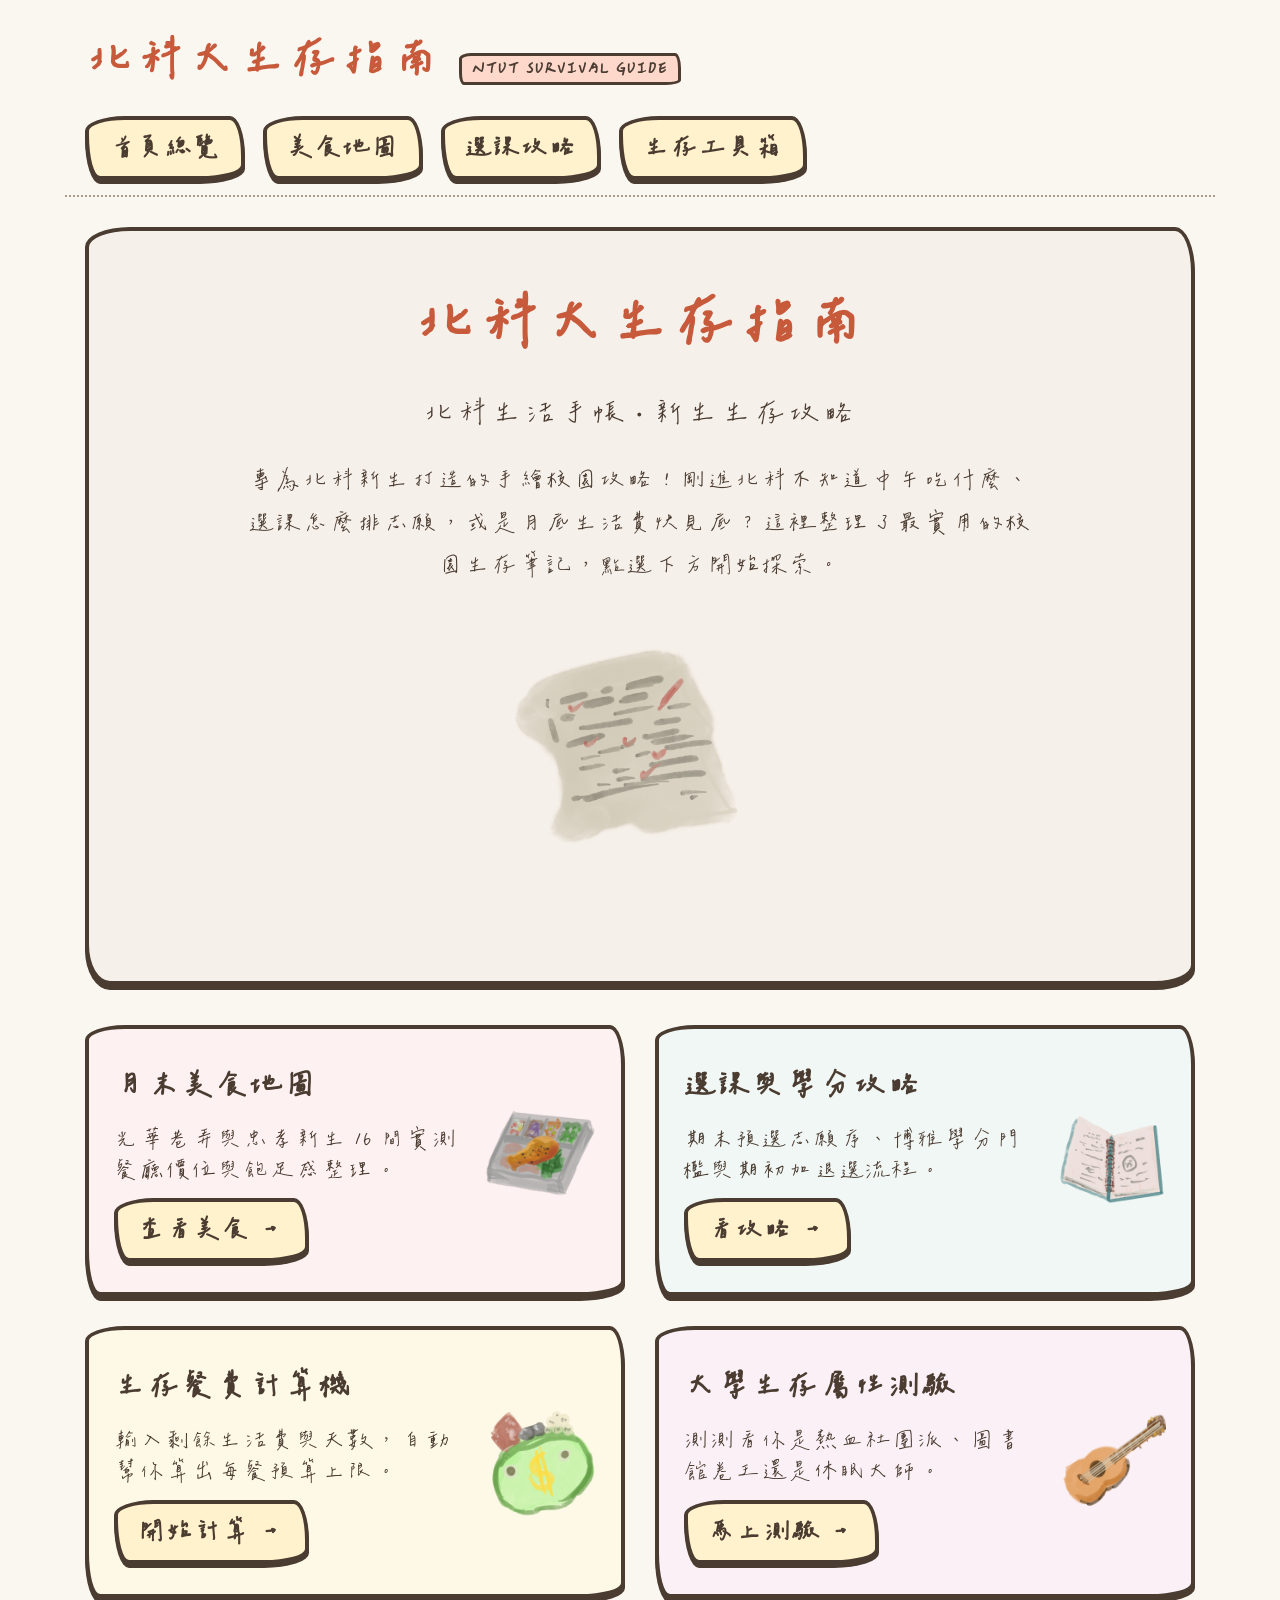
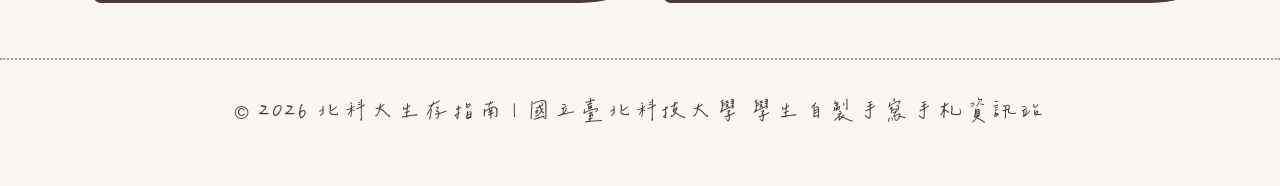
==== Web_Programming_Midterm_Project/index.html @ d827b7a7 "Web_Programming_Midterm_Project" ====
<!DOCTYPE html>
<html lang="zh-TW">
<head>
  <meta charset="UTF-8">
  <meta name="viewport" content="width=device-width, initial-scale=1.0">
  <title>北科大生存指南 | 首頁</title>
  <link rel="stylesheet" href="style.css">
</head>
<body>
  <header>
    <div class="navbar">
      <div>
        <a href="index.html" class="brand-title">北科大生存指南</a>
        <span class="brand-sub">NTUT SURVIVAL GUIDE</span>
      </div>
      <nav>
        <a href="index.html" class="nav-link">首頁總覽</a>
        <a href="food.html" class="nav-link">美食地圖</a>
        <a href="courses.html" class="nav-link">選課攻略</a>
        <a href="tools.html" class="nav-link">生存工具箱</a>
      </nav>
    </div>
  </header>

  <main>
    <section class="hero-box">
      <div class="hero-title-large">北科大生存指南</div>
      <div class="hero-subtitle">北科生活手帳・新生生存攻略</div>
      <p style="margin: 0 auto; max-width: 800px;">專為北科新生打造的手繪校園攻略！剛進北科不知道中午吃什麼、選課怎麼排志願，或是月底生活費快見底？這裡整理了最實用的校園生存筆記，點選下方開始探索。</p>
      <img src="images/map.png" alt="北科大生存指南手繪大地圖" class="hero-img">
    </section>

    <section class="grid-2x2">
      <div class="sketch-box">
        <div class="card-content-wrapper">
          <div class="card-text">
            <h3>月末美食地圖</h3>
            <p style="font-size: 1.15rem; margin-bottom: 12px; line-height: 1.7;">光華巷弄與忠孝新生 16 間實測餐廳價位與飽足感整理。</p>
            <a href="food.html" class="hand-btn">查看美食 →</a>
          </div>
          <img src="images/food.png" alt="手繪便當與珍奶插圖" class="card-img">
        </div>
      </div>

      <div class="sketch-box">
        <div class="card-content-wrapper">
          <div class="card-text">
            <h3>選課與學分攻略</h3>
            <p style="font-size: 1.15rem; margin-bottom: 12px; line-height: 1.7;">期末預選志願序、博雅學分門檻與期初加退選流程。</p>
            <a href="courses.html" class="hand-btn">看攻略 →</a>
          </div>
          <img src="images/courses.png" alt="手繪選課筆記與鉛筆插圖" class="card-img">
        </div>
      </div>

      <div class="sketch-box">
        <div class="card-content-wrapper">
          <div class="card-text">
            <h3>生存餐費計算機</h3>
            <p style="font-size: 1.15rem; margin-bottom: 12px; line-height: 1.7;">輸入剩餘生活費與天數，自動幫你算出每餐預算上限。</p>
            <a href="tools.html" class="hand-btn">開始計算 →</a>
          </div>
          <img src="images/budget.png" alt="手繪計算機與錢包插圖" class="card-img">
        </div>
      </div>

      <div class="sketch-box">
        <div class="card-content-wrapper">
          <div class="card-text">
            <h3>大學生存屬性測驗</h3>
            <p style="font-size: 1.15rem; margin-bottom: 12px; line-height: 1.7;">測測看你是熱血社團派、圖書館卷王還是休眠大師。</p>
            <a href="tools.html" class="hand-btn">馬上測驗 →</a>
          </div>
          <img src="images/quiz.png" alt="手繪打瞌睡學生與吉他插圖" class="card-img">
        </div>
      </div>
    </section>
  </main>

  <footer>
    <p>© 2026 北科大生存指南 | 國立臺北科技大學 學生自製手寫手札資訊站</p>
  </footer>
</body>
</html>
---- Web_Programming_Midterm_Project/style.css ----
* {
  box-sizing: border-box;
  margin: 0;
  padding: 0;
}

@font-face {
  font-family: 'MyCustomHandwriting'; 
  src: url('fonts/ChenYuluoyan-Thin-Monospaced.ttf') format('truetype');
  font-weight: normal;
  font-style: normal;
  size-adjust: 135%;
}

body {
  font-family: 'MyCustomHandwriting', 'Noto Sans TC', sans-serif;
  background-color: #faf6f0; /* 手繪粗糙畫紙/淡奶油色背景 */
  color: #4a3c31;            /* 深褐色鉛筆線條，避免黑色過於死板 */
  font-size: 19px;
  line-height: 2.2;          /* 大幅加寬行距，手寫字不擠壓 */
  letter-spacing: 2px;       /* 增加字距，讓字體更舒展好讀 */
}

/* 頂部極細 dotted 分隔線與簡約手寫導覽 */
header {
  max-width: 1150px;
  margin: 0 auto 30px auto;
  border-bottom: 2.5px dotted #a89f91; /* dotted dash 手繪風虛線 */
  padding: 20px 20px 15px 20px;
}

.navbar {
  display: flex;
  justify-content: space-between;
  align-items: center;
  flex-wrap: wrap;
  gap: 15px;
}

/* 拿掉生硬按鈕，改為自然手寫風 A 連結 */
.brand-title {
  font-size: 2.3rem;
  font-weight: bold;
  text-decoration: none;
  color: #c85a3c; /* 溫暖的磚紅褐色 */
  display: inline-flex;
  align-items: center;
}

.brand-sub {
  font-size: 0.95rem;
  background-color: #ffd8cc;
  color: #4a3c31;
  padding: 3px 10px;
  border: 3px solid #4a3c31; /* 鉛筆粗邊框 */
  border-radius: 12px 6px 15px 5px / 6px 15px 5px 12px;
  margin-left: 10px;
  font-weight: bold;
}

nav {
  display: flex;
  gap: 18px;
  flex-wrap: wrap;
}

/* 圓潤可愛的手寫按鈕導覽 */
.nav-link, .hand-btn {
  display: inline-block;
  font-family: inherit;      
  letter-spacing: inherit;   
  text-decoration: none;
  color: #4a3c31;
  background-color: #fff2cc;
  padding: 6px 20px;
  font-size: 1.25rem;
  font-weight: bold;
  cursor: pointer;
  border: 4px solid #4a3c31;
  border-radius: 40px 15px 45px 15px / 15px 40px 15px 45px;
  box-shadow: 0 4px 0 #4a3c31;
  transition: transform 0.1s ease, box-shadow 0.1s ease;
}

.nav-link:hover, .hand-btn:hover {
  transform: translateY(-2px) rotate(-1.5deg);
  background-color: #ffe066;
  box-shadow: 0 6px 0 #4a3c31;
}

.nav-link:active, .hand-btn:active {
  transform: translateY(2px);
  box-shadow: 0 2px 0 #4a3c31;
}

/* 主要內容區 */
main {
  max-width: 1150px;
  margin: 0 auto;
  padding: 0 20px;
}

/* 標題與裝飾 */
h2 {
  font-size: 2rem;
  margin: 0 auto 24px auto;
  color: #385a64;
  text-align: center;
   align-self: center;
}

h2::after {
  content: "";
  display: block;
  width: 100%;
  height: 6px;
  background-color: #ffd8cc;
  border-radius: 3px;
  margin-top: 4px;
}

h3 {
  font-size: 1.5rem;
  margin-bottom: 12px;
  color: #4a3c31;
}

p {
  font-size: 1.2rem;
  margin-bottom: 24px;
  line-height: 2.2;
}

li {
  font-size: 1.2rem;
  margin-bottom: 18px;
  line-height: 2.2;
}

/* 手繪大橫幅 Banner */
.hero-box {
  background-color: #f6f0ea; /* 柔和自然手繪淡褐背景 */
  padding: 40px;
  margin-bottom: 40px;
  border: 4px solid #4a3c31;
  border-radius: 45px 20px 40px 25px / 20px 45px 20px 40px;
  box-shadow: 0 5px 0 #4a3c31;
  text-align: center; /* 改為更親民的置中感，與 Title 連接 */
}

.hero-title-large {
  font-size: 3rem;
  color: #c85a3c;
  margin-bottom: 10px;
  font-weight: bold;
}

.hero-subtitle {
  font-size: 1.5rem;
  color: #4a3c31;
  margin-bottom: 20px;
}

.hero-img {
  width: 320px;
  max-width: 100%;
  height: auto;
  display: block;
  margin: 25px auto 10px auto; /* 置中大插圖 */
}

/* 2x2 不規則泡泡網格 */
.grid-2x2 {
  display: grid;
  grid-template-columns: repeat(2, 1fr);
  gap: 30px;
  margin: 35px 0;
}

/* 泡泡框 card 卡片 */
.sketch-box {
  padding: 30px 25px;
  border: 4px solid #4a3c31;
  border-radius: 40px 15px 45px 15px / 15px 40px 15px 45px; /* 泡泡圓角 */
  box-shadow: 0 5px 0 #4a3c31;
  transition: transform 0.15s ease, box-shadow 0.15s ease;
  background-color: #ffffff;
  display: flex;
  flex-direction: column;
  justify-content: space-between;
}

/* 便條紙配色，100% 呼應 image_1.png 的溫馨粉彩 */
.grid-2x2 .sketch-box:nth-child(1) { background-color: #fef1f1; } /* 柔和淡粉 */
.grid-2x2 .sketch-box:nth-child(2) { background-color: #f1f7f5; } /* 柔和淡綠 */
.grid-2x2 .sketch-box:nth-child(3) { background-color: #fef9e7; } /* 柔和淡黃 */
.grid-2x2 .sketch-box:nth-child(4) { background-color: #fbf0f6; } /* 柔和淡紫 */

.sketch-box:hover {
  transform: translateY(-3px) rotate(-1deg);
  box-shadow: 0 8px 0 #4a3c31;
}

/* 卡片內的手繪小插圖與內文左右排版，與 image_1.png 完美呼應 */
.card-content-wrapper {
  display: flex;
  align-items: center;
  justify-content: space-between;
  gap: 15px;
  text-align: left;
}

.card-text {
  flex: 1;
}

.card-img {
  width: 110px;
  height: 110px;
  object-fit: contain;
  flex-shrink: 0;
}

/* 表格樣式：同樣套用 100% 手繪外型 */
table {
  width: 100%;
  border-collapse: collapse;
  margin: 30px 0;
  background-color: #ffffff;
  border: 4px solid #4a3c31;
  border-radius: 15px;
  overflow: hidden;
}

th, td {
  border: 3px solid #4a3c31;
  padding: 16px 20px;
  text-align: left;
  line-height: 2.0;
}

th {
  background-color: #e2f0d9; /* 溫馨淡綠 */
  color: #4a3c31;
  font-size: 1.3rem;
  font-weight: bold;
}

td {
  font-size: 1.25rem;
}

tbody tr:nth-child(even) {
  background-color: #fcfbf8;
}

tbody tr:hover {
  background-color: #fff2cc;
}

/* 彩色小標籤 / 地圖按鈕 */
td a, li a {
  display: inline-block;
  background-color: #ffd8cc;
  color: #4a3c31;
  padding: 2px 12px;
  border: 3px solid #4a3c31;
  border-radius: 12px;
  text-decoration: none;
  font-weight: bold;
  font-size: 1.15rem;
}

td a:hover, li a:hover {
  background-color: #ffbeaa;
  transform: rotate(-1.5deg);
}

/* 清單 bullet 手繪感 */
ul, ol {
  margin-left: 30px;
  margin-bottom: 25px;
}

li strong {
  background-color: #ffebeb;
  padding: 2px 8px;
  border-radius: 8px;
  border-bottom: 2px solid #4a3c31;
}

/* 輸入框 */
input[type="number"] {
  padding: 10px 16px;
  border: 3px solid #4a3c31;
  border-radius: 16px 8px 16px 5px / 8px 16px 5px 12px;
  background-color: #ffffff;
  font-size: 1.2rem;
  font-family: inherit;
  margin: 10px 0 20px 0;
  width: 100%;
  max-width: 280px;
}

/* 頁尾 */
footer {
  border-top: 2.5px dotted #a89f91;
  margin-top: 60px;
  padding: 30px 20px;
  text-align: center;
  background-color: #faf6f0;
}

/* 手機版調整 */
@media (max-width: 768px) {
  .navbar {
    justify-content: center;
  }
  .grid-2x2 {
    grid-template-columns: 1fr;
  }
  .card-content-wrapper {
    flex-direction: column-reverse;
    text-align: center;
  }
  th, td {
    padding: 12px;
    font-size: 1.1rem;
  }
}
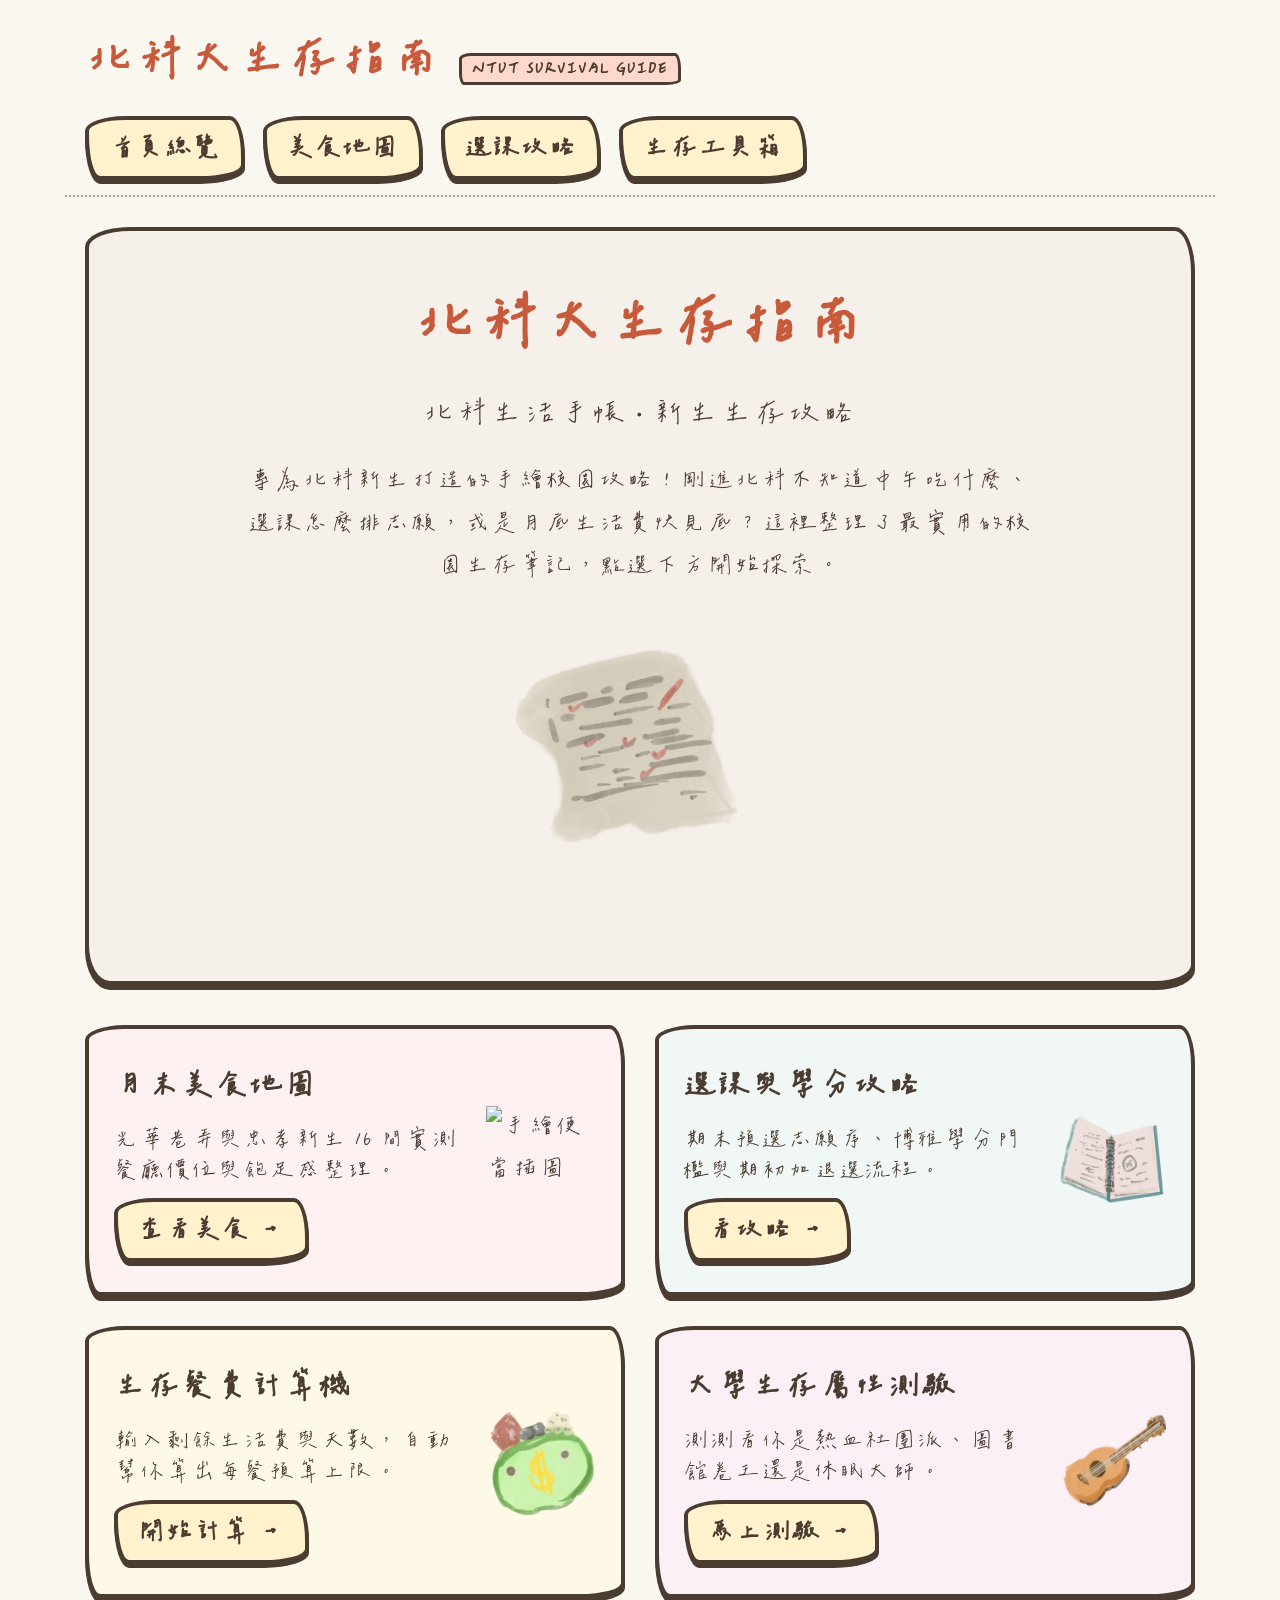
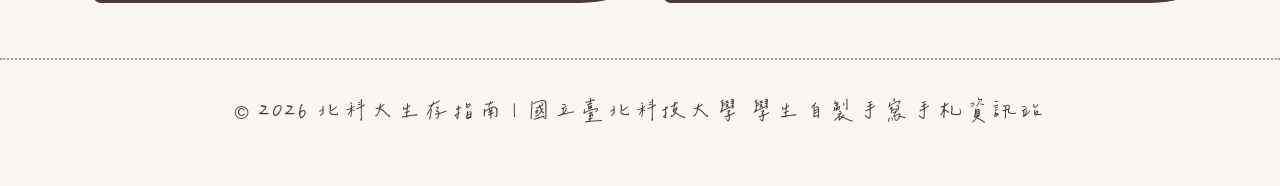
==== commit 3225dcd9: "Add files via upload" ====
--- a/Web_Programming_Midterm_Project/index.html
+++ b/Web_Programming_Midterm_Project/index.html
@@ -38,7 +38,7 @@
             <p style="font-size: 1.15rem; margin-bottom: 12px; line-height: 1.7;">光華巷弄與忠孝新生 16 間實測餐廳價位與飽足感整理。</p>
             <a href="food.html" class="hand-btn">查看美食 →</a>
           </div>
-          <img src="images/food.png" alt="手繪便當與珍奶插圖" class="card-img">
+          <img src="images/fd.png" alt="手繪便當插圖" class="card-img">
         </div>
       </div>
 
@@ -49,7 +49,7 @@
             <p style="font-size: 1.15rem; margin-bottom: 12px; line-height: 1.7;">期末預選志願序、博雅學分門檻與期初加退選流程。</p>
             <a href="courses.html" class="hand-btn">看攻略 →</a>
           </div>
-          <img src="images/courses.png" alt="手繪選課筆記與鉛筆插圖" class="card-img">
+          <img src="images/courses.png" alt="手繪選課筆記插圖" class="card-img">
         </div>
       </div>
 
@@ -60,7 +60,7 @@
             <p style="font-size: 1.15rem; margin-bottom: 12px; line-height: 1.7;">輸入剩餘生活費與天數，自動幫你算出每餐預算上限。</p>
             <a href="tools.html" class="hand-btn">開始計算 →</a>
           </div>
-          <img src="images/budget.png" alt="手繪計算機與錢包插圖" class="card-img">
+          <img src="images/budget.png" alt="手繪錢包插圖" class="card-img">
         </div>
       </div>
 
@@ -71,7 +71,7 @@
             <p style="font-size: 1.15rem; margin-bottom: 12px; line-height: 1.7;">測測看你是熱血社團派、圖書館卷王還是休眠大師。</p>
             <a href="tools.html" class="hand-btn">馬上測驗 →</a>
           </div>
-          <img src="images/quiz.png" alt="手繪打瞌睡學生與吉他插圖" class="card-img">
+          <img src="images/quiz.png" alt="手繪吉他插圖" class="card-img">
         </div>
       </div>
     </section>
--- a/Web_Programming_Midterm_Project/style.css
+++ b/Web_Programming_Midterm_Project/style.css
@@ -14,8 +14,8 @@
 
 body {
   font-family: 'MyCustomHandwriting', 'Noto Sans TC', sans-serif;
-  background-color: #faf6f0; /* 手繪粗糙畫紙/淡奶油色背景 */
-  color: #4a3c31;            /* 深褐色鉛筆線條，避免黑色過於死板 */
+  background-color: #faf6f0; 
+  color: #4a3c31;            
   font-size: 19px;
   line-height: 2.2;          /* 大幅加寬行距，手寫字不擠壓 */
   letter-spacing: 2px;       /* 增加字距，讓字體更舒展好讀 */
@@ -25,7 +25,7 @@
 header {
   max-width: 1150px;
   margin: 0 auto 30px auto;
-  border-bottom: 2.5px dotted #a89f91; /* dotted dash 手繪風虛線 */
+  border-bottom: 2.5px dotted #a89f91; /* 虛線 */
   padding: 20px 20px 15px 20px;
 }
 
@@ -42,7 +42,7 @@
   font-size: 2.3rem;
   font-weight: bold;
   text-decoration: none;
-  color: #c85a3c; /* 溫暖的磚紅褐色 */
+  color: #c85a3c;
   display: inline-flex;
   align-items: center;
 }
@@ -52,7 +52,7 @@
   background-color: #ffd8cc;
   color: #4a3c31;
   padding: 3px 10px;
-  border: 3px solid #4a3c31; /* 鉛筆粗邊框 */
+  border: 3px solid #4a3c31; 
   border-radius: 12px 6px 15px 5px / 6px 15px 5px 12px;
   margin-left: 10px;
   font-weight: bold;
@@ -64,10 +64,10 @@
   flex-wrap: wrap;
 }
 
-/* 圓潤可愛的手寫按鈕導覽 */
+/* 圓潤按鈕導覽 */
 .nav-link, .hand-btn {
   display: inline-block;
-  font-family: inherit;      
+  font-family: inherit;
   letter-spacing: inherit;   
   text-decoration: none;
   color: #4a3c31;
@@ -106,7 +106,7 @@
   margin: 0 auto 24px auto;
   color: #385a64;
   text-align: center;
-   align-self: center;
+  align-self: center;
 }
 
 h2::after {
@@ -139,13 +139,13 @@
 
 /* 手繪大橫幅 Banner */
 .hero-box {
-  background-color: #f6f0ea; /* 柔和自然手繪淡褐背景 */
+  background-color: #f6f0ea; 
   padding: 40px;
   margin-bottom: 40px;
   border: 4px solid #4a3c31;
   border-radius: 45px 20px 40px 25px / 20px 45px 20px 40px;
   box-shadow: 0 5px 0 #4a3c31;
-  text-align: center; /* 改為更親民的置中感，與 Title 連接 */
+  text-align: center; 
 }
 
 .hero-title-large {
@@ -169,7 +169,7 @@
   margin: 25px auto 10px auto; /* 置中大插圖 */
 }
 
-/* 2x2 不規則泡泡網格 */
+/* 2x2 不規則網格 */
 .grid-2x2 {
   display: grid;
   grid-template-columns: repeat(2, 1fr);
@@ -177,7 +177,7 @@
   margin: 35px 0;
 }
 
-/* 泡泡框 card 卡片 */
+/* 泡泡框 card */
 .sketch-box {
   padding: 30px 25px;
   border: 4px solid #4a3c31;
@@ -191,10 +191,10 @@
 }
 
 /* 便條紙配色，100% 呼應 image_1.png 的溫馨粉彩 */
-.grid-2x2 .sketch-box:nth-child(1) { background-color: #fef1f1; } /* 柔和淡粉 */
-.grid-2x2 .sketch-box:nth-child(2) { background-color: #f1f7f5; } /* 柔和淡綠 */
-.grid-2x2 .sketch-box:nth-child(3) { background-color: #fef9e7; } /* 柔和淡黃 */
-.grid-2x2 .sketch-box:nth-child(4) { background-color: #fbf0f6; } /* 柔和淡紫 */
+.grid-2x2 .sketch-box:nth-child(1) { background-color: #fef1f1; }
+.grid-2x2 .sketch-box:nth-child(2) { background-color: #f1f7f5; }
+.grid-2x2 .sketch-box:nth-child(3) { background-color: #fef9e7; }
+.grid-2x2 .sketch-box:nth-child(4) { background-color: #fbf0f6; }
 
 .sketch-box:hover {
   transform: translateY(-3px) rotate(-1deg);
@@ -240,7 +240,7 @@
 }
 
 th {
-  background-color: #e2f0d9; /* 溫馨淡綠 */
+  background-color: #e2f0d9; 
   color: #4a3c31;
   font-size: 1.3rem;
   font-weight: bold;
@@ -311,20 +311,3 @@
   background-color: #faf6f0;
 }
 
-/* 手機版調整 */
-@media (max-width: 768px) {
-  .navbar {
-    justify-content: center;
-  }
-  .grid-2x2 {
-    grid-template-columns: 1fr;
-  }
-  .card-content-wrapper {
-    flex-direction: column-reverse;
-    text-align: center;
-  }
-  th, td {
-    padding: 12px;
-    font-size: 1.1rem;
-  }
-}
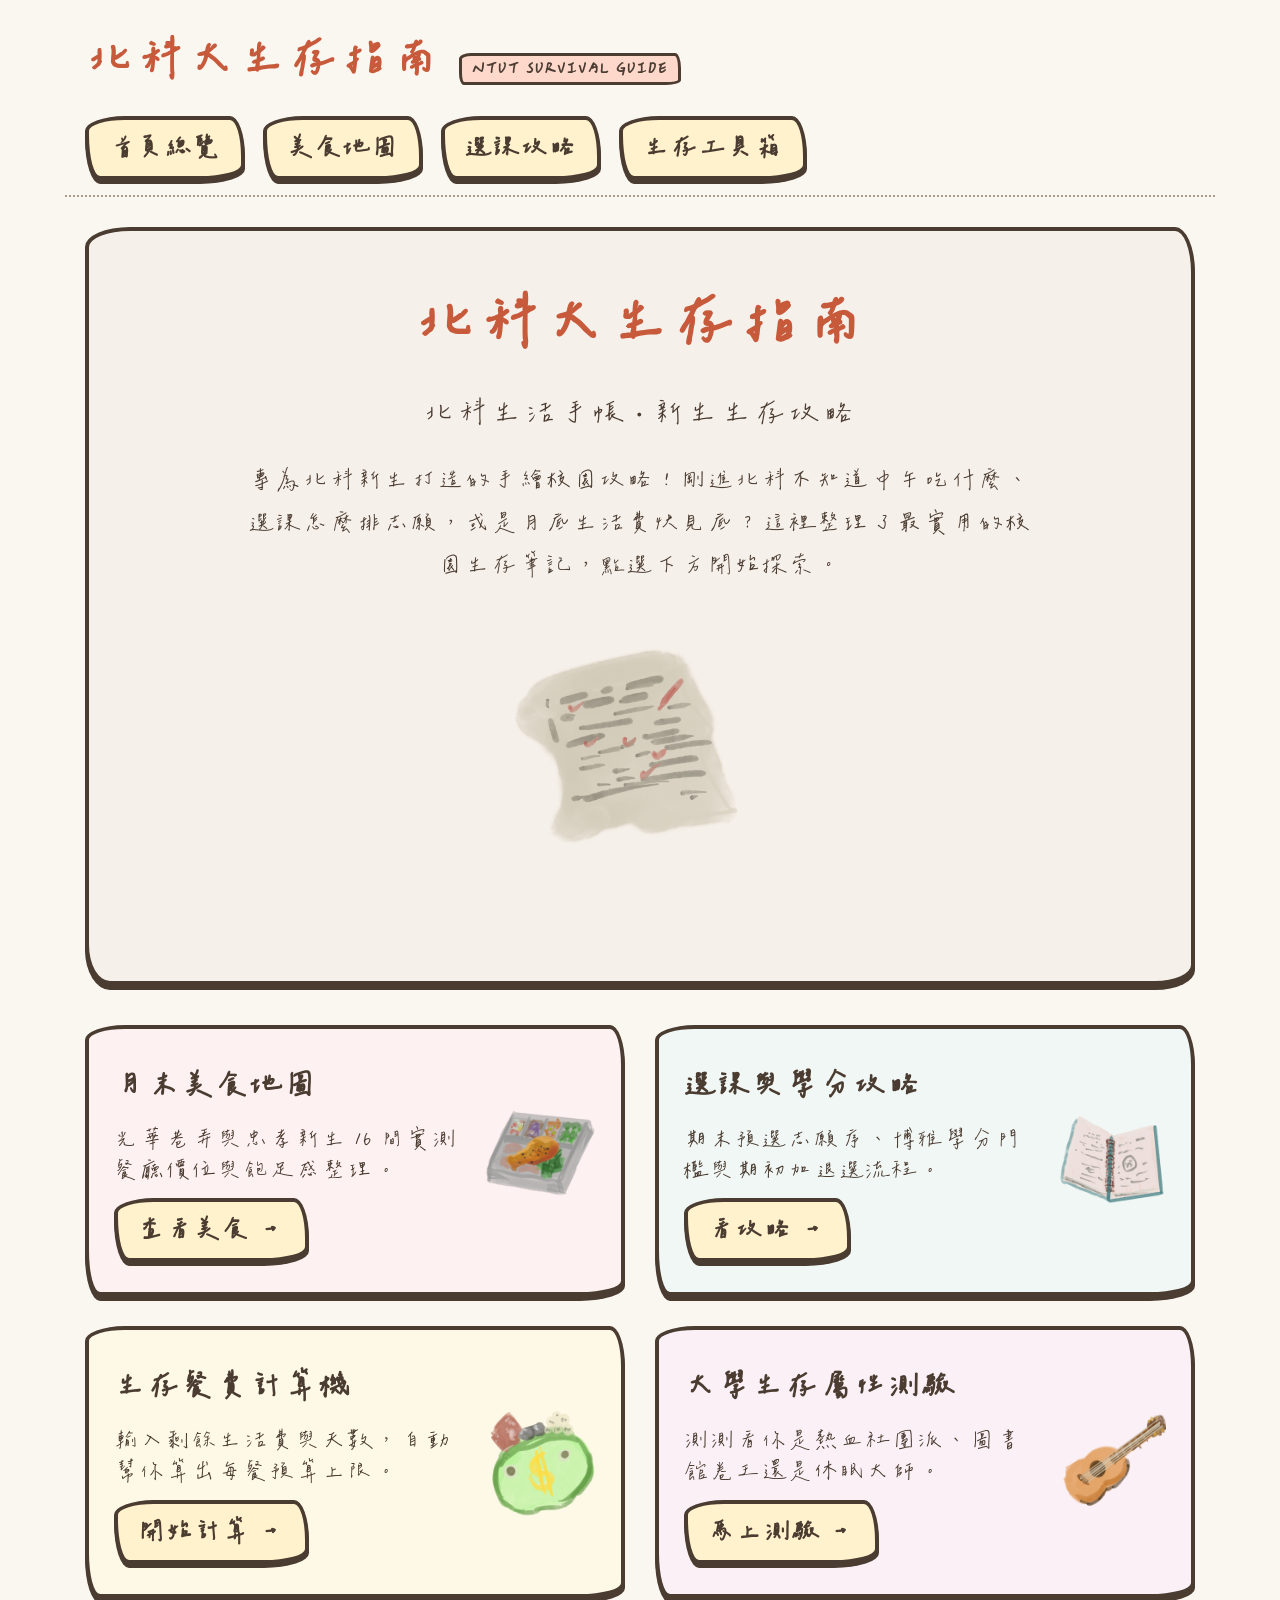
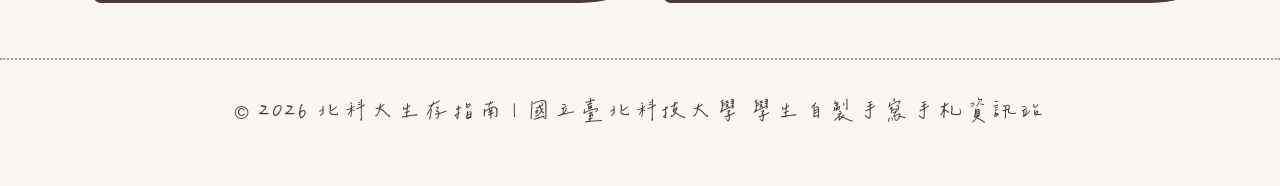
==== commit 3dbb4f91: "Add files via upload" ====
--- a/Web_Programming_Midterm_Project/index.html
+++ b/Web_Programming_Midterm_Project/index.html
@@ -38,7 +38,7 @@
             <p style="font-size: 1.15rem; margin-bottom: 12px; line-height: 1.7;">光華巷弄與忠孝新生 16 間實測餐廳價位與飽足感整理。</p>
             <a href="food.html" class="hand-btn">查看美食 →</a>
           </div>
-          <img src="images/fd.png" alt="手繪便當插圖" class="card-img">
+          <img src="images/food.png" alt="手繪便當插圖" class="card-img">
         </div>
       </div>
 
